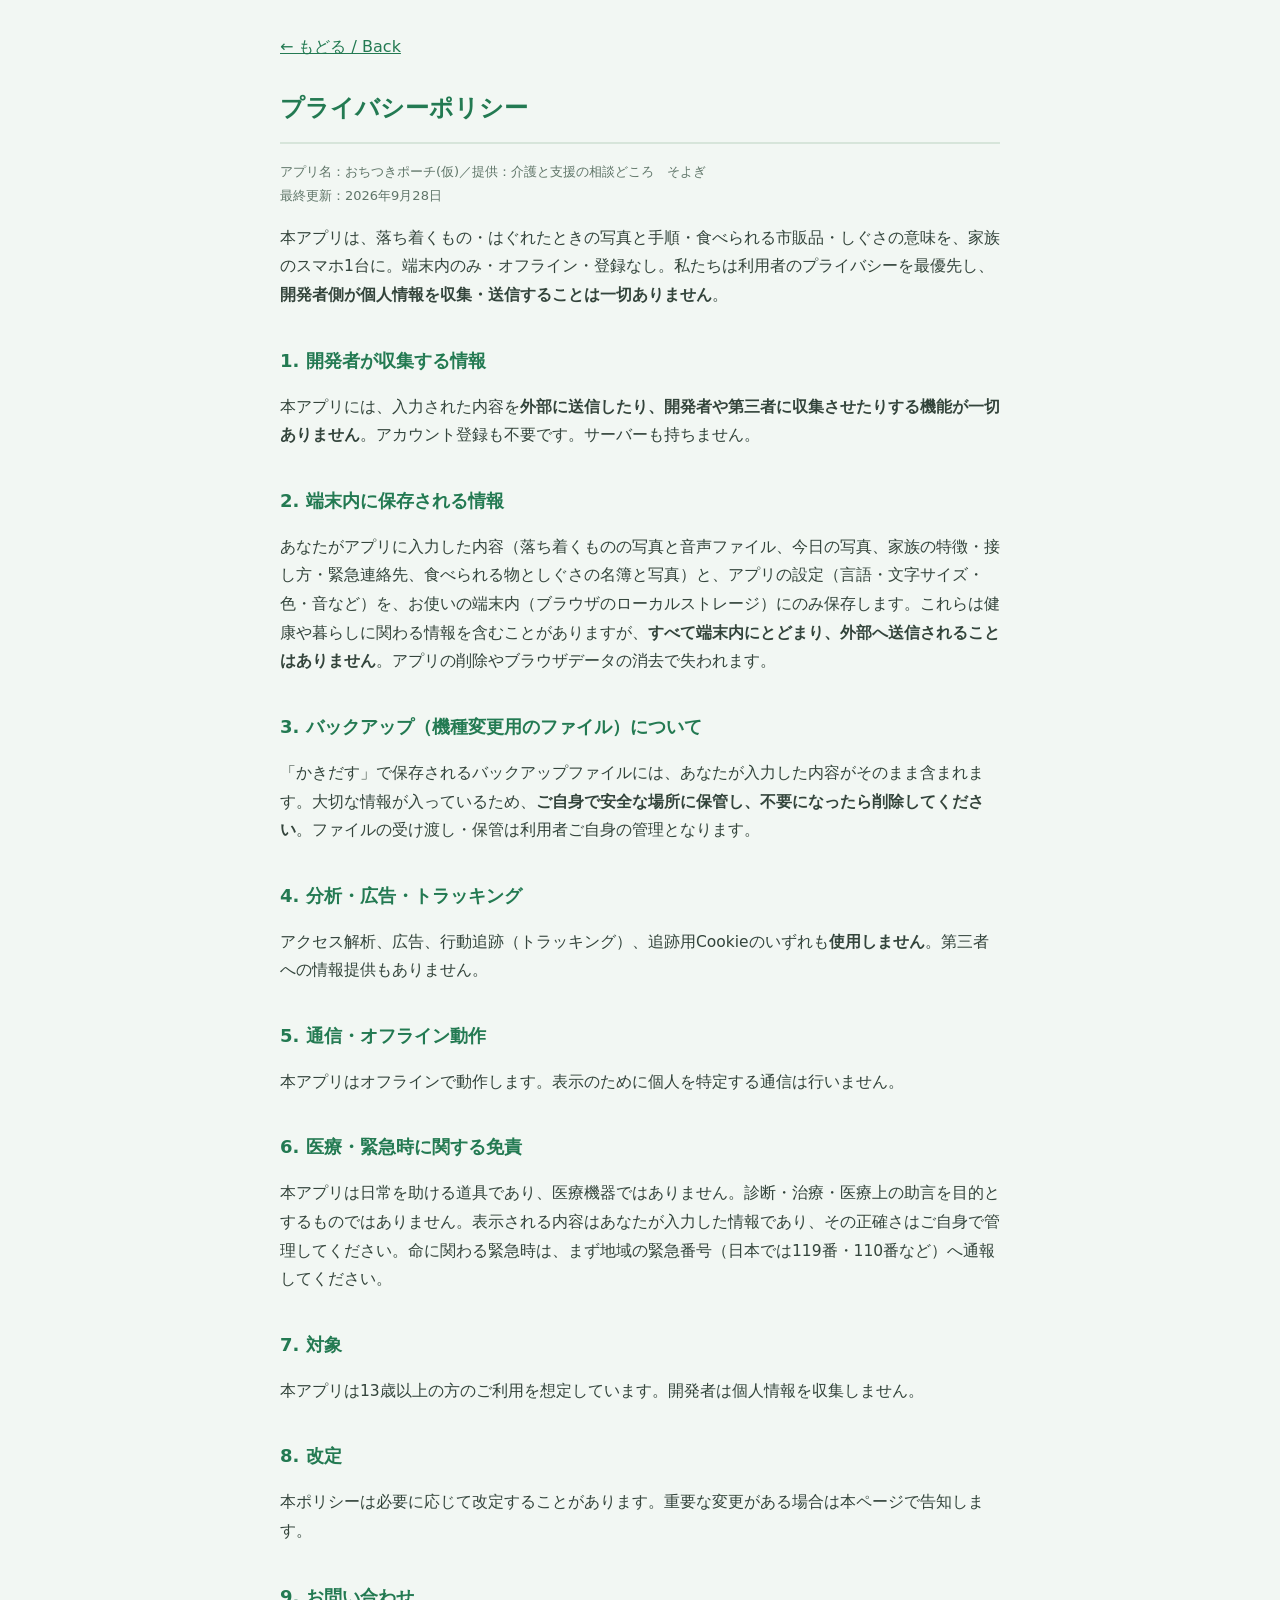
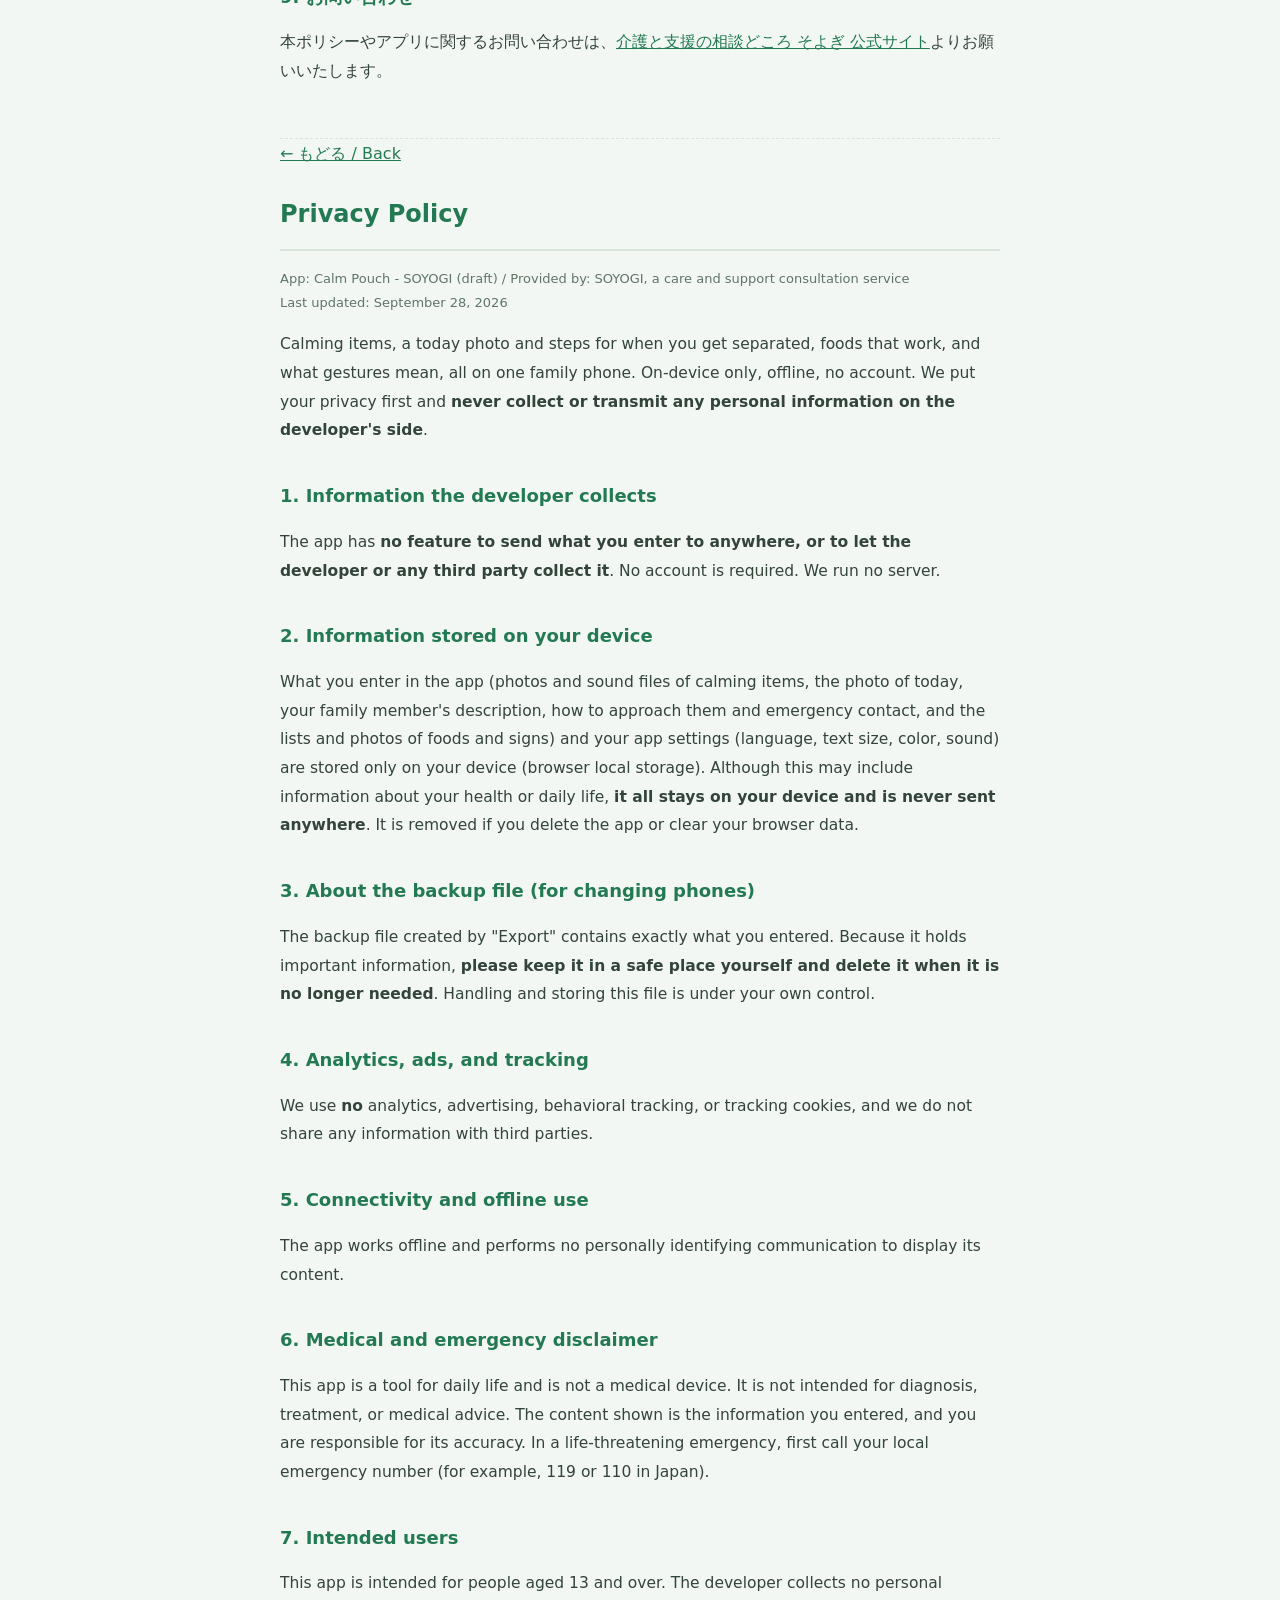
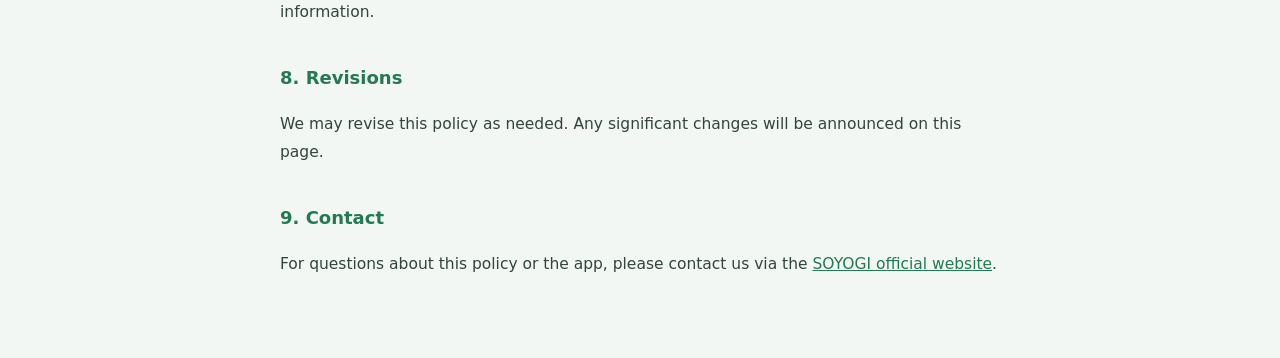
==== privacy.html @ 1a1b06c5 "web v0.3.1: 本体から同期 Co-Authored-By: Claude Opus 5.5 <noreply@anthropic.com>" ====
<!DOCTYPE html>
<html lang="ja">
<head>
<meta charset="UTF-8">
<meta name="viewport" content="width=device-width, initial-scale=1.0">
<meta name="theme-color" content="#2b8fb5">
<title>プライバシーポリシー｜おちつきポーチ(仮)</title>
<style>
  :root{ --brand:#237a52; --ink:#33443b; --soft:#5f7568; --line:#d7e5da; --bg:#f2f7f3; }
  *{box-sizing:border-box;}
  body{ margin:0; background:var(--bg); color:var(--ink); font-family:"Hiragino Kaku Gothic ProN","Yu Gothic UI","Noto Sans JP","Segoe UI",system-ui,sans-serif; line-height:1.85; }
  main{ max-width:760px; margin:0 auto; padding:32px 20px 64px; }
  h1{ font-size:24px; color:var(--brand); border-bottom:2px solid var(--line); padding-bottom:12px; }
  h2{ font-size:18px; color:var(--brand); margin-top:34px; }
  p,li{ font-size:15.5px; }
  ul{ padding-left:22px; }
  .meta{ color:var(--soft); font-size:13px; }
  .back{ display:inline-block; margin-bottom:8px; color:var(--brand); }
  .lang-sep{ margin:52px 0 0; border:0; border-top:1px dashed var(--line); }
  a{ color:var(--brand); }
</style>
</head>
<body>
<main>
  <a class="back" href="./">← もどる / Back</a>
  <h1>プライバシーポリシー</h1>
  <p class="meta">アプリ名：おちつきポーチ(仮)／提供：介護と支援の相談どころ　そよぎ<br>最終更新：2026年9月28日</p>

  <p>本アプリは、落ち着くもの・はぐれたときの写真と手順・食べられる市販品・しぐさの意味を、家族のスマホ1台に。端末内のみ・オフライン・登録なし。私たちは利用者のプライバシーを最優先し、<strong>開発者側が個人情報を収集・送信することは一切ありません</strong>。</p>

  <h2>1. 開発者が収集する情報</h2>
  <p>本アプリには、入力された内容を<strong>外部に送信したり、開発者や第三者に収集させたりする機能が一切ありません</strong>。アカウント登録も不要です。サーバーも持ちません。</p>

  <h2>2. 端末内に保存される情報</h2>
  <!-- BUILDER: このアプリが端末内に保存する情報を具体的に書く(例: 登録した手順・写真・記録・設定) -->
  <p>あなたがアプリに入力した内容（落ち着くものの写真と音声ファイル、今日の写真、家族の特徴・接し方・緊急連絡先、食べられる物としぐさの名簿と写真）と、アプリの設定（言語・文字サイズ・色・音など）を、お使いの端末内（ブラウザのローカルストレージ）にのみ保存します。これらは健康や暮らしに関わる情報を含むことがありますが、<strong>すべて端末内にとどまり、外部へ送信されることはありません</strong>。アプリの削除やブラウザデータの消去で失われます。</p>

  <h2>3. バックアップ（機種変更用のファイル）について</h2>
  <p>「かきだす」で保存されるバックアップファイルには、あなたが入力した内容がそのまま含まれます。大切な情報が入っているため、<strong>ご自身で安全な場所に保管し、不要になったら削除してください</strong>。ファイルの受け渡し・保管は利用者ご自身の管理となります。</p>

  <h2>4. 分析・広告・トラッキング</h2>
  <p>アクセス解析、広告、行動追跡（トラッキング）、追跡用Cookieのいずれも<strong>使用しません</strong>。第三者への情報提供もありません。</p>

  <h2>5. 通信・オフライン動作</h2>
  <p>本アプリはオフラインで動作します。表示のために個人を特定する通信は行いません。</p>

  <h2>6. 医療・緊急時に関する免責</h2>
  <p>本アプリは日常を助ける道具であり、医療機器ではありません。診断・治療・医療上の助言を目的とするものではありません。表示される内容はあなたが入力した情報であり、その正確さはご自身で管理してください。命に関わる緊急時は、まず地域の緊急番号（日本では119番・110番など）へ通報してください。</p>

  <h2>7. 対象</h2>
  <p>本アプリは13歳以上の方のご利用を想定しています。開発者は個人情報を収集しません。</p>

  <h2>8. 改定</h2>
  <p>本ポリシーは必要に応じて改定することがあります。重要な変更がある場合は本ページで告知します。</p>

  <h2>9. お問い合わせ</h2>
  <p>本ポリシーやアプリに関するお問い合わせは、<a href="https://soudansoyogi.com/" target="_blank" rel="noopener noreferrer">介護と支援の相談どころ そよぎ 公式サイト</a>よりお願いいたします。</p>

  <hr class="lang-sep">

  <a class="back" href="./">← もどる / Back</a>
  <h1>Privacy Policy</h1>
  <p class="meta">App: Calm Pouch - SOYOGI (draft) / Provided by: SOYOGI, a care and support consultation service<br>Last updated: September 28, 2026</p>

  <p>Calming items, a today photo and steps for when you get separated, foods that work, and what gestures mean, all on one family phone. On-device only, offline, no account. We put your privacy first and <strong>never collect or transmit any personal information on the developer's side</strong>.</p>

  <h2>1. Information the developer collects</h2>
  <p>The app has <strong>no feature to send what you enter to anywhere, or to let the developer or any third party collect it</strong>. No account is required. We run no server.</p>

  <h2>2. Information stored on your device</h2>
  <!-- BUILDER: list concretely what this app stores on the device -->
  <p>What you enter in the app (photos and sound files of calming items, the photo of today, your family member's description, how to approach them and emergency contact, and the lists and photos of foods and signs) and your app settings (language, text size, color, sound) are stored only on your device (browser local storage). Although this may include information about your health or daily life, <strong>it all stays on your device and is never sent anywhere</strong>. It is removed if you delete the app or clear your browser data.</p>

  <h2>3. About the backup file (for changing phones)</h2>
  <p>The backup file created by "Export" contains exactly what you entered. Because it holds important information, <strong>please keep it in a safe place yourself and delete it when it is no longer needed</strong>. Handling and storing this file is under your own control.</p>

  <h2>4. Analytics, ads, and tracking</h2>
  <p>We use <strong>no</strong> analytics, advertising, behavioral tracking, or tracking cookies, and we do not share any information with third parties.</p>

  <h2>5. Connectivity and offline use</h2>
  <p>The app works offline and performs no personally identifying communication to display its content.</p>

  <h2>6. Medical and emergency disclaimer</h2>
  <p>This app is a tool for daily life and is not a medical device. It is not intended for diagnosis, treatment, or medical advice. The content shown is the information you entered, and you are responsible for its accuracy. In a life-threatening emergency, first call your local emergency number (for example, 119 or 110 in Japan).</p>

  <h2>7. Intended users</h2>
  <p>This app is intended for people aged 13 and over. The developer collects no personal information.</p>

  <h2>8. Revisions</h2>
  <p>We may revise this policy as needed. Any significant changes will be announced on this page.</p>

  <h2>9. Contact</h2>
  <p>For questions about this policy or the app, please contact us via the <a href="https://soudansoyogi.com/" target="_blank" rel="noopener noreferrer">SOYOGI official website</a>.</p>
</main>
</body>
</html>
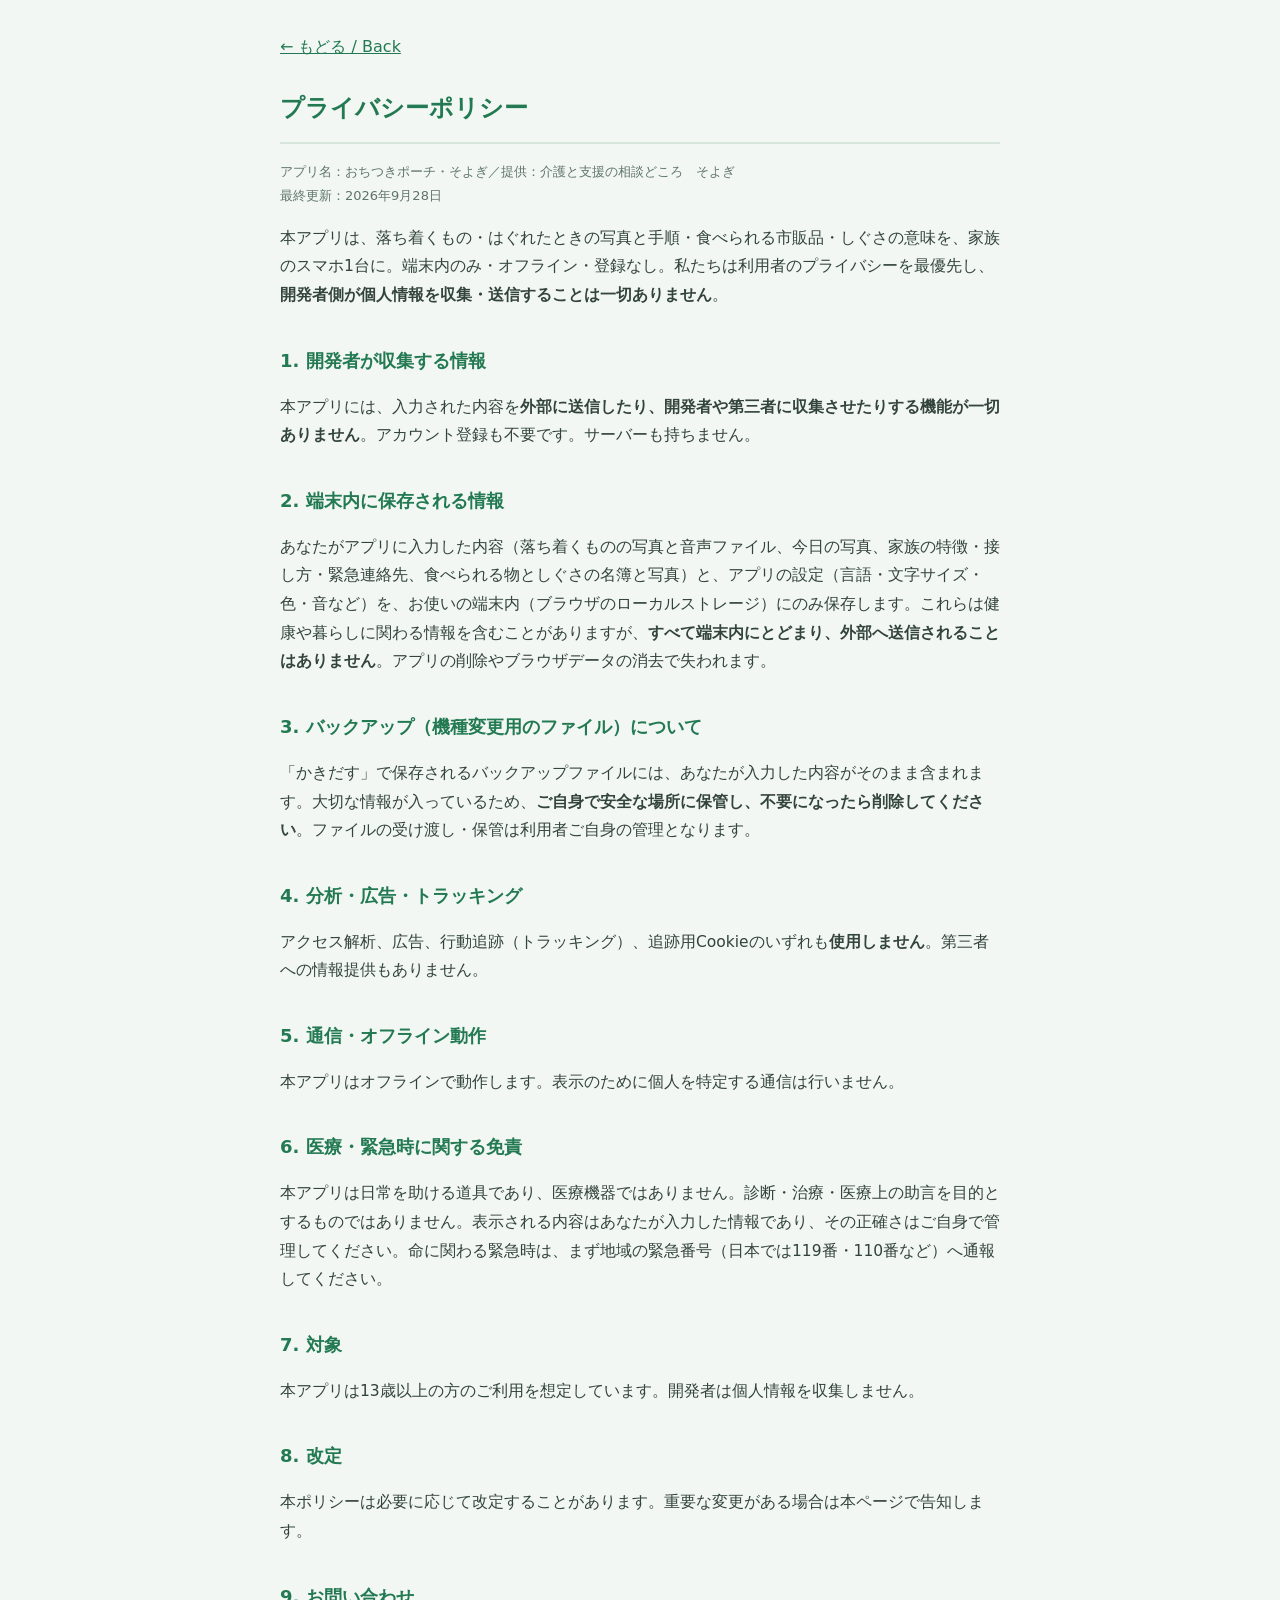
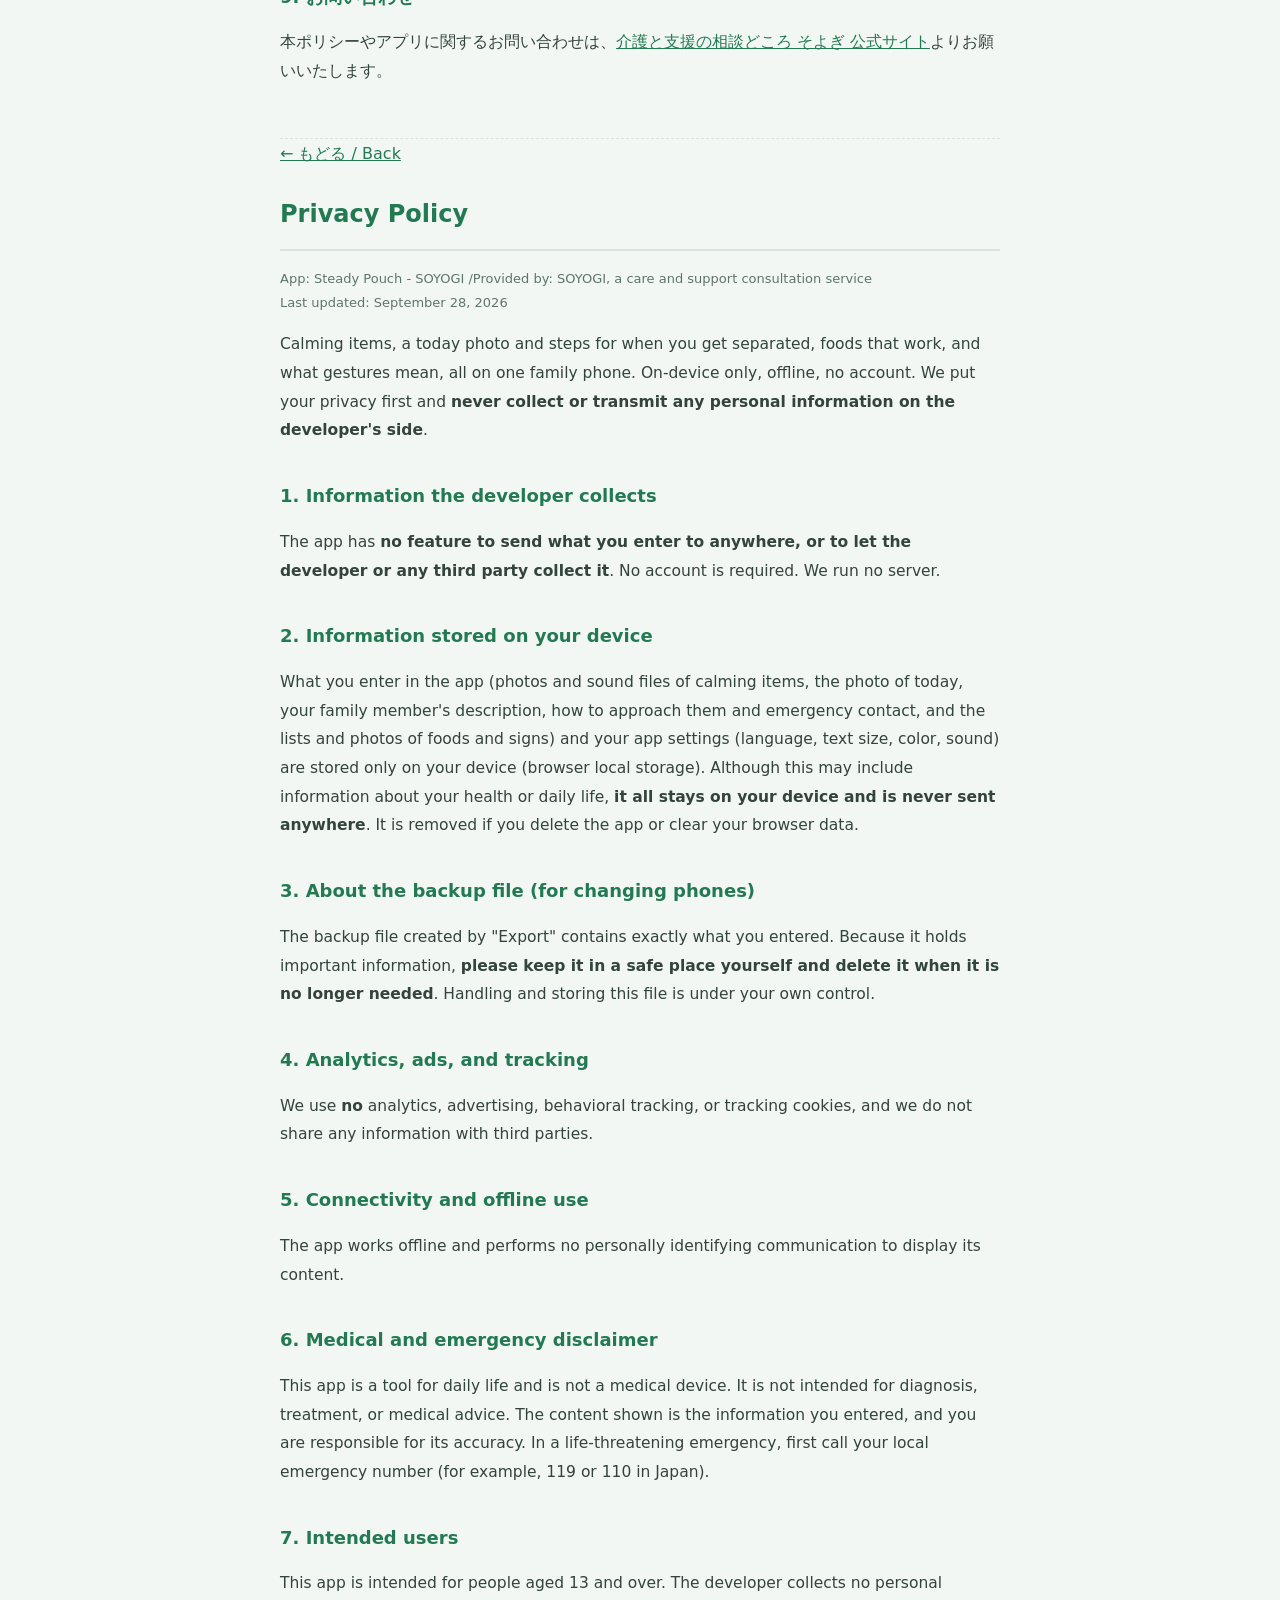
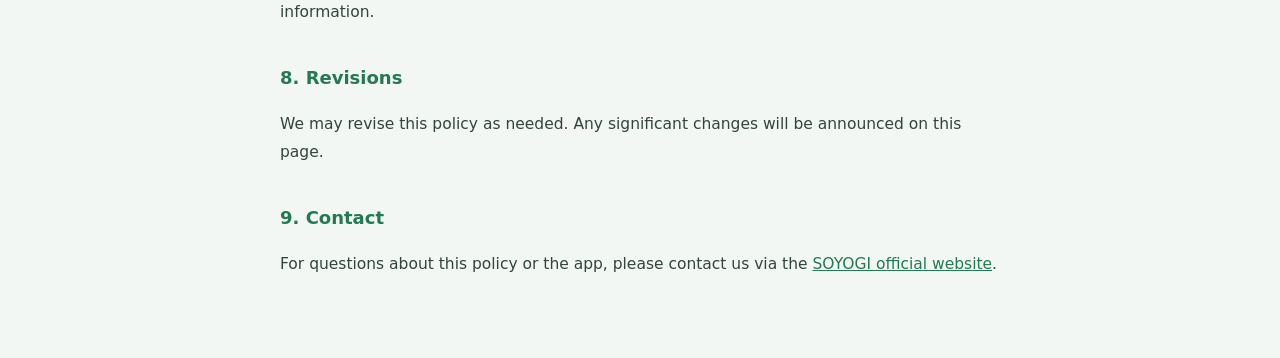
==== commit 23163d28: "web v0.4.0: 本体から同期 Co-Authored-By: Claude Opus 5.5 <noreply@anthropic.com>" ====
--- a/privacy.html
+++ b/privacy.html
@@ -4,7 +4,7 @@
 <meta charset="UTF-8">
 <meta name="viewport" content="width=device-width, initial-scale=1.0">
 <meta name="theme-color" content="#2b8fb5">
-<title>プライバシーポリシー｜おちつきポーチ(仮)</title>
+<title>プライバシーポリシー｜おちつきポーチ・そよぎ</title>
 <style>
   :root{ --brand:#237a52; --ink:#33443b; --soft:#5f7568; --line:#d7e5da; --bg:#f2f7f3; }
   *{box-sizing:border-box;}
@@ -24,7 +24,7 @@
 <main>
   <a class="back" href="./">← もどる / Back</a>
   <h1>プライバシーポリシー</h1>
-  <p class="meta">アプリ名：おちつきポーチ(仮)／提供：介護と支援の相談どころ　そよぎ<br>最終更新：2026年9月28日</p>
+  <p class="meta">アプリ名：おちつきポーチ・そよぎ／提供：介護と支援の相談どころ　そよぎ<br>最終更新：2026年9月28日</p>
 
   <p>本アプリは、落ち着くもの・はぐれたときの写真と手順・食べられる市販品・しぐさの意味を、家族のスマホ1台に。端末内のみ・オフライン・登録なし。私たちは利用者のプライバシーを最優先し、<strong>開発者側が個人情報を収集・送信することは一切ありません</strong>。</p>
 
@@ -60,7 +60,7 @@
 
   <a class="back" href="./">← もどる / Back</a>
   <h1>Privacy Policy</h1>
-  <p class="meta">App: Calm Pouch - SOYOGI (draft) / Provided by: SOYOGI, a care and support consultation service<br>Last updated: September 28, 2026</p>
+  <p class="meta">App: Steady Pouch - SOYOGI /Provided by: SOYOGI, a care and support consultation service<br>Last updated: September 28, 2026</p>
 
   <p>Calming items, a today photo and steps for when you get separated, foods that work, and what gestures mean, all on one family phone. On-device only, offline, no account. We put your privacy first and <strong>never collect or transmit any personal information on the developer's side</strong>.</p>
 
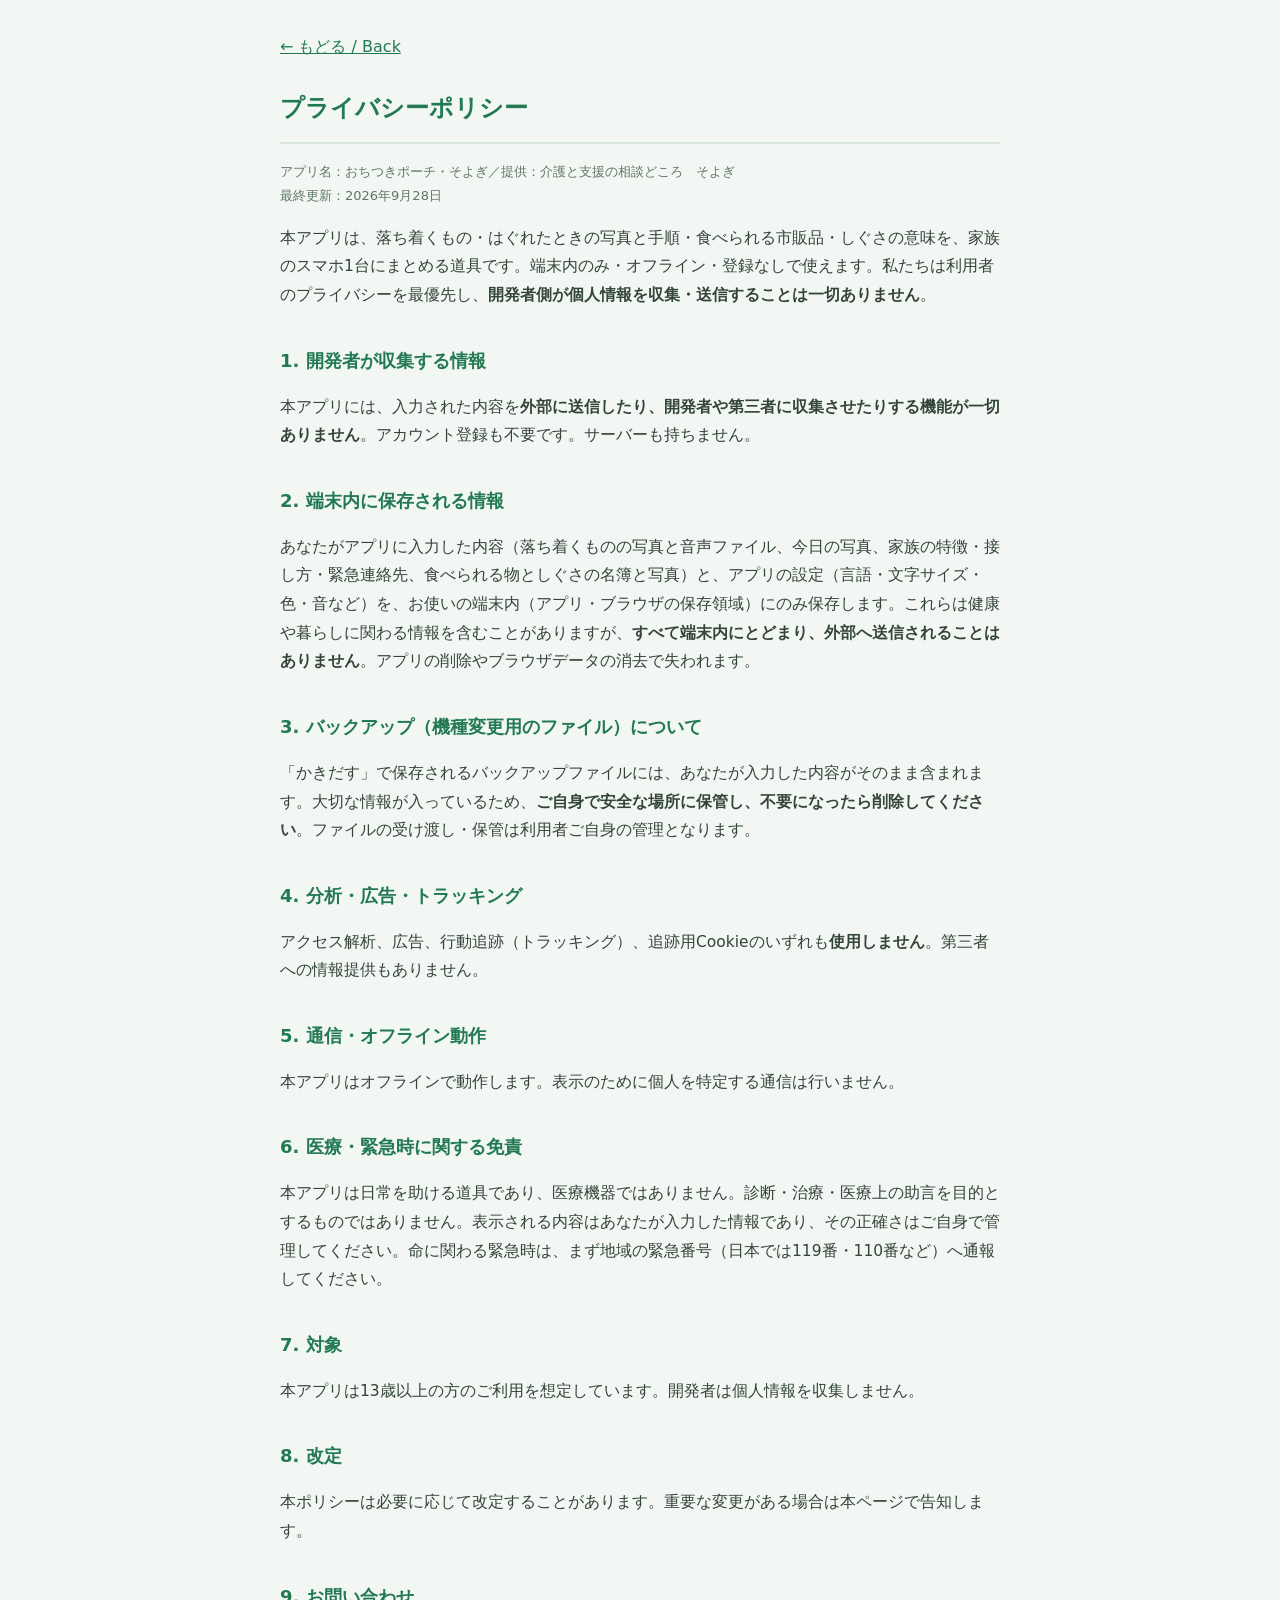
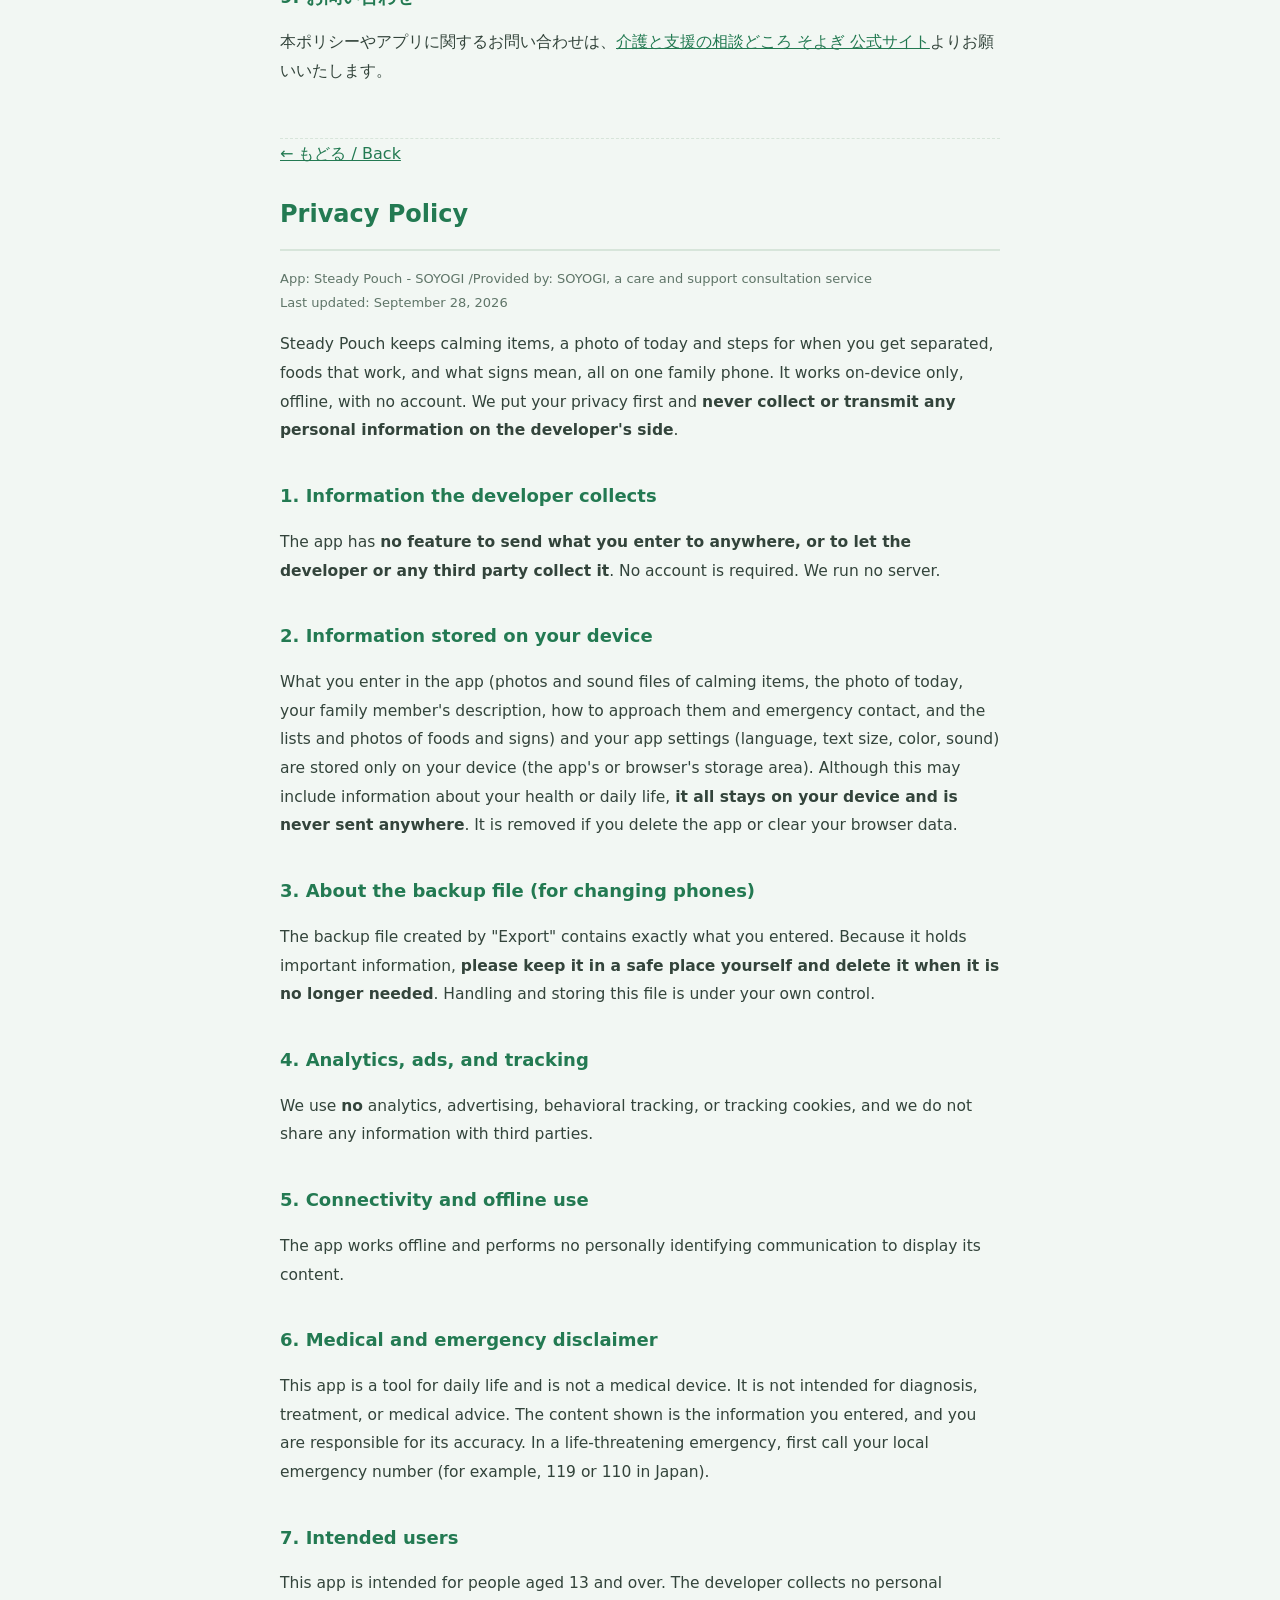
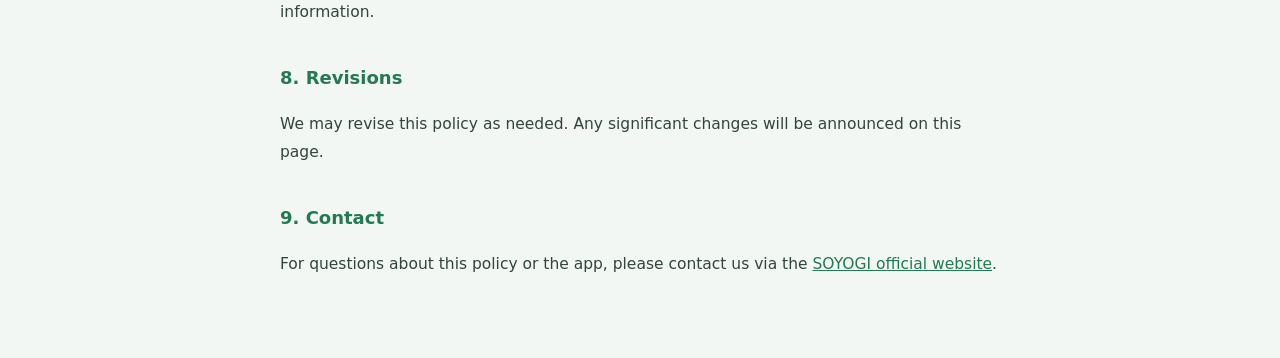
==== commit b062f9d5: "web v0.4.1: 本体から同期 Co-Authored-By: Claude Opus 5.5 <noreply@anthropic.com>" ====
--- a/privacy.html
+++ b/privacy.html
@@ -26,14 +26,14 @@
   <h1>プライバシーポリシー</h1>
   <p class="meta">アプリ名：おちつきポーチ・そよぎ／提供：介護と支援の相談どころ　そよぎ<br>最終更新：2026年9月28日</p>
 
-  <p>本アプリは、落ち着くもの・はぐれたときの写真と手順・食べられる市販品・しぐさの意味を、家族のスマホ1台に。端末内のみ・オフライン・登録なし。私たちは利用者のプライバシーを最優先し、<strong>開発者側が個人情報を収集・送信することは一切ありません</strong>。</p>
+  <p>本アプリは、落ち着くもの・はぐれたときの写真と手順・食べられる市販品・しぐさの意味を、家族のスマホ1台にまとめる道具です。端末内のみ・オフライン・登録なしで使えます。私たちは利用者のプライバシーを最優先し、<strong>開発者側が個人情報を収集・送信することは一切ありません</strong>。</p>
 
   <h2>1. 開発者が収集する情報</h2>
   <p>本アプリには、入力された内容を<strong>外部に送信したり、開発者や第三者に収集させたりする機能が一切ありません</strong>。アカウント登録も不要です。サーバーも持ちません。</p>
 
   <h2>2. 端末内に保存される情報</h2>
   <!-- BUILDER: このアプリが端末内に保存する情報を具体的に書く(例: 登録した手順・写真・記録・設定) -->
-  <p>あなたがアプリに入力した内容（落ち着くものの写真と音声ファイル、今日の写真、家族の特徴・接し方・緊急連絡先、食べられる物としぐさの名簿と写真）と、アプリの設定（言語・文字サイズ・色・音など）を、お使いの端末内（ブラウザのローカルストレージ）にのみ保存します。これらは健康や暮らしに関わる情報を含むことがありますが、<strong>すべて端末内にとどまり、外部へ送信されることはありません</strong>。アプリの削除やブラウザデータの消去で失われます。</p>
+  <p>あなたがアプリに入力した内容（落ち着くものの写真と音声ファイル、今日の写真、家族の特徴・接し方・緊急連絡先、食べられる物としぐさの名簿と写真）と、アプリの設定（言語・文字サイズ・色・音など）を、お使いの端末内（アプリ・ブラウザの保存領域）にのみ保存します。これらは健康や暮らしに関わる情報を含むことがありますが、<strong>すべて端末内にとどまり、外部へ送信されることはありません</strong>。アプリの削除やブラウザデータの消去で失われます。</p>
 
   <h2>3. バックアップ（機種変更用のファイル）について</h2>
   <p>「かきだす」で保存されるバックアップファイルには、あなたが入力した内容がそのまま含まれます。大切な情報が入っているため、<strong>ご自身で安全な場所に保管し、不要になったら削除してください</strong>。ファイルの受け渡し・保管は利用者ご自身の管理となります。</p>
@@ -62,14 +62,14 @@
   <h1>Privacy Policy</h1>
   <p class="meta">App: Steady Pouch - SOYOGI /Provided by: SOYOGI, a care and support consultation service<br>Last updated: September 28, 2026</p>
 
-  <p>Calming items, a today photo and steps for when you get separated, foods that work, and what gestures mean, all on one family phone. On-device only, offline, no account. We put your privacy first and <strong>never collect or transmit any personal information on the developer's side</strong>.</p>
+  <p>Steady Pouch keeps calming items, a photo of today and steps for when you get separated, foods that work, and what signs mean, all on one family phone. It works on-device only, offline, with no account. We put your privacy first and <strong>never collect or transmit any personal information on the developer's side</strong>.</p>
 
   <h2>1. Information the developer collects</h2>
   <p>The app has <strong>no feature to send what you enter to anywhere, or to let the developer or any third party collect it</strong>. No account is required. We run no server.</p>
 
   <h2>2. Information stored on your device</h2>
   <!-- BUILDER: list concretely what this app stores on the device -->
-  <p>What you enter in the app (photos and sound files of calming items, the photo of today, your family member's description, how to approach them and emergency contact, and the lists and photos of foods and signs) and your app settings (language, text size, color, sound) are stored only on your device (browser local storage). Although this may include information about your health or daily life, <strong>it all stays on your device and is never sent anywhere</strong>. It is removed if you delete the app or clear your browser data.</p>
+  <p>What you enter in the app (photos and sound files of calming items, the photo of today, your family member's description, how to approach them and emergency contact, and the lists and photos of foods and signs) and your app settings (language, text size, color, sound) are stored only on your device (the app's or browser's storage area). Although this may include information about your health or daily life, <strong>it all stays on your device and is never sent anywhere</strong>. It is removed if you delete the app or clear your browser data.</p>
 
   <h2>3. About the backup file (for changing phones)</h2>
   <p>The backup file created by "Export" contains exactly what you entered. Because it holds important information, <strong>please keep it in a safe place yourself and delete it when it is no longer needed</strong>. Handling and storing this file is under your own control.</p>
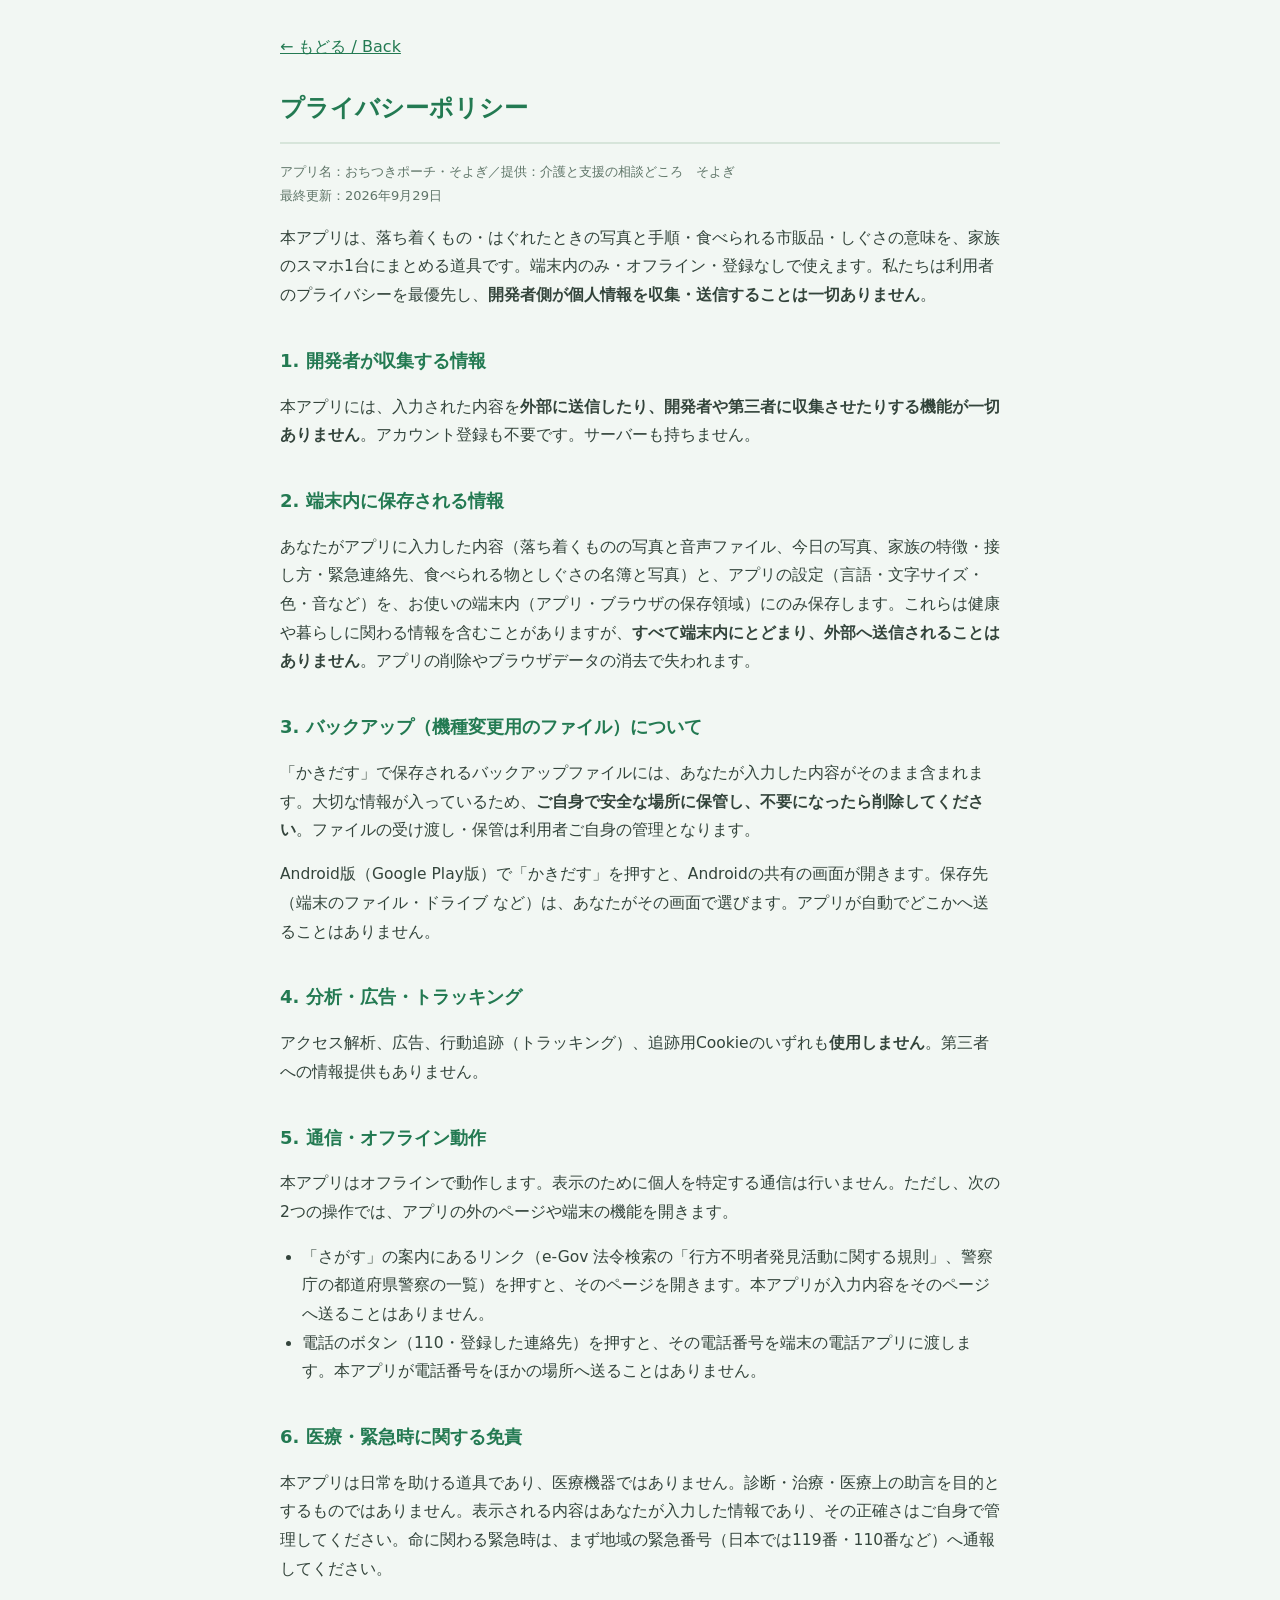
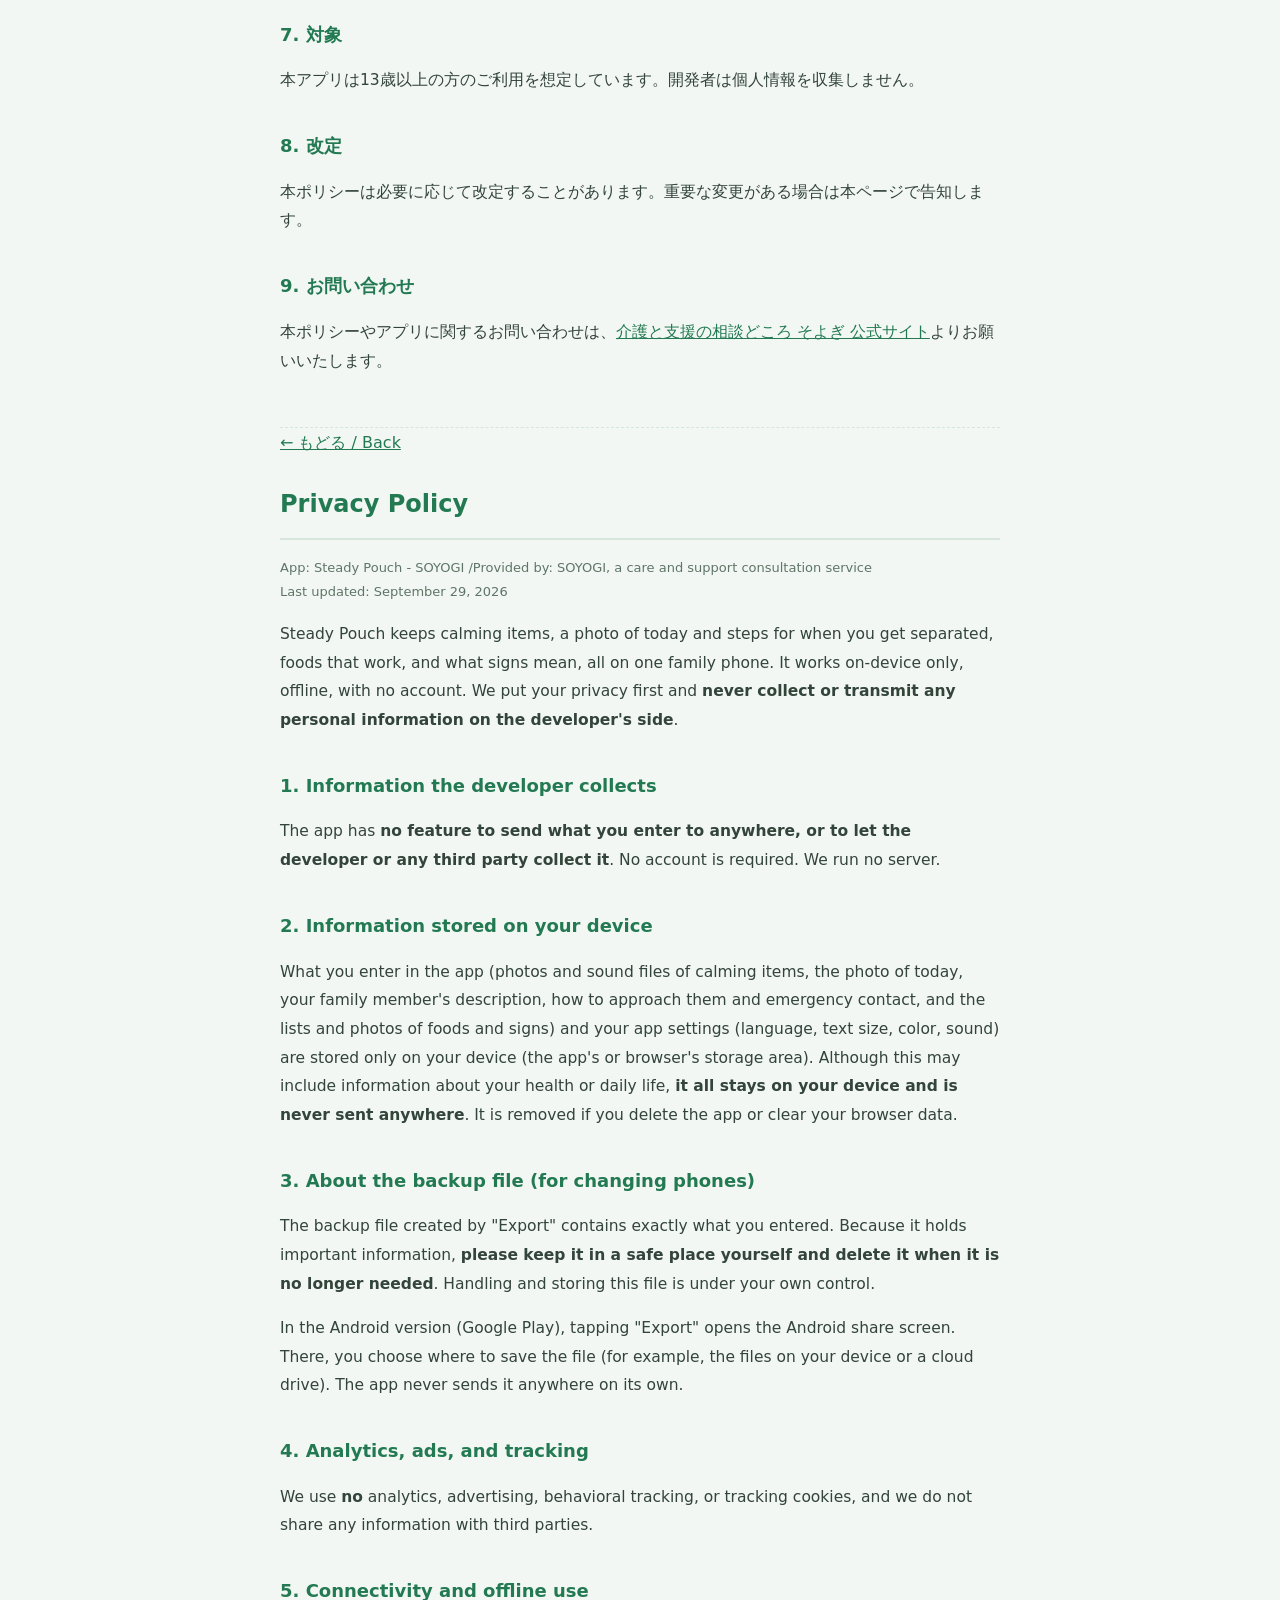
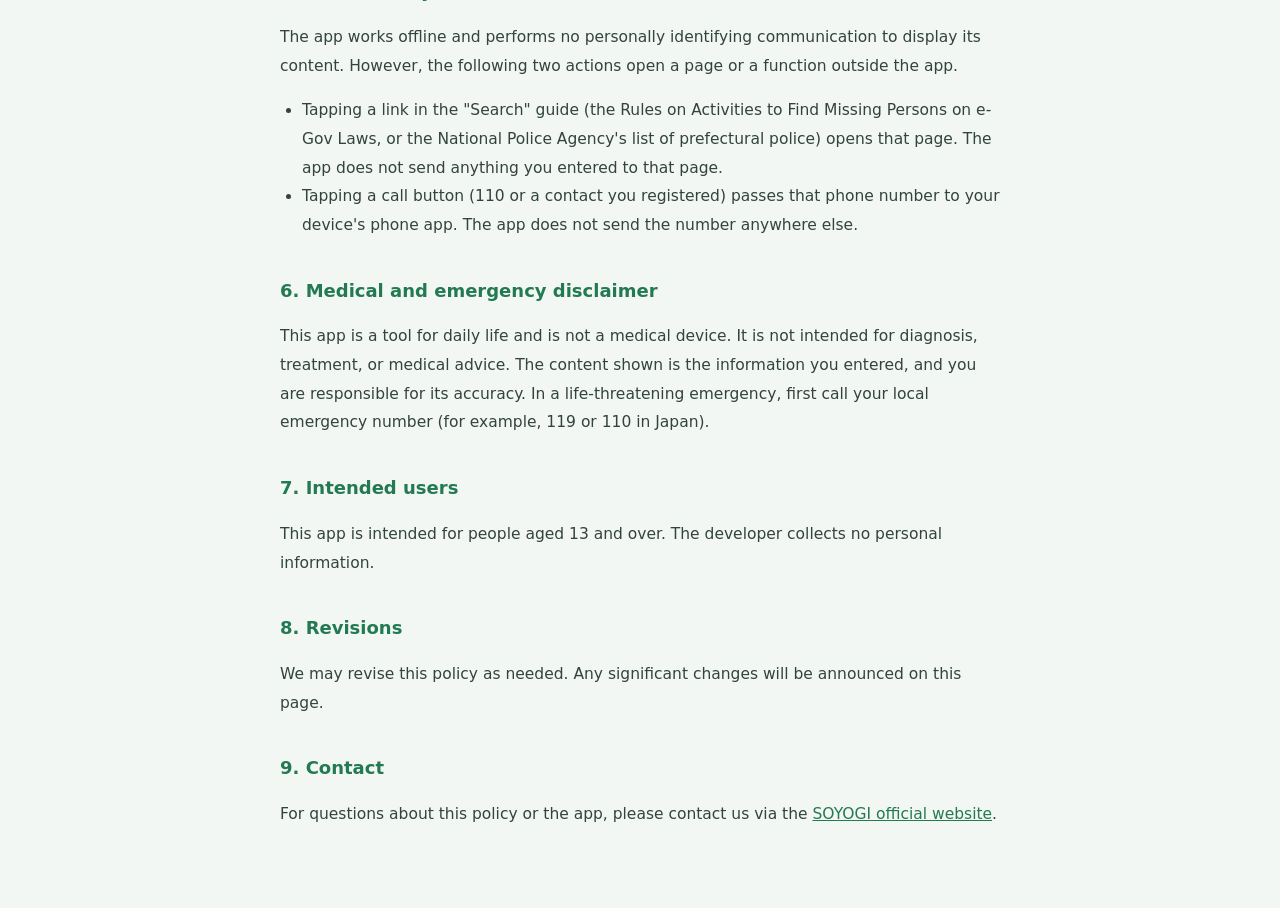
==== commit 4c7ed3d0: "web v0.4.3: 本体から同期 Co-Authored-By: Claude Opus 5.5 <noreply@anthropic.com>" ====
--- a/privacy.html
+++ b/privacy.html
@@ -24,7 +24,7 @@
 <main>
   <a class="back" href="./">← もどる / Back</a>
   <h1>プライバシーポリシー</h1>
-  <p class="meta">アプリ名：おちつきポーチ・そよぎ／提供：介護と支援の相談どころ　そよぎ<br>最終更新：2026年9月28日</p>
+  <p class="meta">アプリ名：おちつきポーチ・そよぎ／提供：介護と支援の相談どころ　そよぎ<br>最終更新：2026年9月29日</p>
 
   <p>本アプリは、落ち着くもの・はぐれたときの写真と手順・食べられる市販品・しぐさの意味を、家族のスマホ1台にまとめる道具です。端末内のみ・オフライン・登録なしで使えます。私たちは利用者のプライバシーを最優先し、<strong>開発者側が個人情報を収集・送信することは一切ありません</strong>。</p>
 
@@ -37,12 +37,17 @@
 
   <h2>3. バックアップ（機種変更用のファイル）について</h2>
   <p>「かきだす」で保存されるバックアップファイルには、あなたが入力した内容がそのまま含まれます。大切な情報が入っているため、<strong>ご自身で安全な場所に保管し、不要になったら削除してください</strong>。ファイルの受け渡し・保管は利用者ご自身の管理となります。</p>
+  <p>Android版（Google Play版）で「かきだす」を押すと、Androidの共有の画面が開きます。保存先（端末のファイル・ドライブ など）は、あなたがその画面で選びます。アプリが自動でどこかへ送ることはありません。</p>
 
   <h2>4. 分析・広告・トラッキング</h2>
   <p>アクセス解析、広告、行動追跡（トラッキング）、追跡用Cookieのいずれも<strong>使用しません</strong>。第三者への情報提供もありません。</p>
 
   <h2>5. 通信・オフライン動作</h2>
-  <p>本アプリはオフラインで動作します。表示のために個人を特定する通信は行いません。</p>
+  <p>本アプリはオフラインで動作します。表示のために個人を特定する通信は行いません。ただし、次の2つの操作では、アプリの外のページや端末の機能を開きます。</p>
+  <ul>
+    <li>「さがす」の案内にあるリンク（e-Gov 法令検索の「行方不明者発見活動に関する規則」、警察庁の都道府県警察の一覧）を押すと、そのページを開きます。本アプリが入力内容をそのページへ送ることはありません。</li>
+    <li>電話のボタン（110・登録した連絡先）を押すと、その電話番号を端末の電話アプリに渡します。本アプリが電話番号をほかの場所へ送ることはありません。</li>
+  </ul>
 
   <h2>6. 医療・緊急時に関する免責</h2>
   <p>本アプリは日常を助ける道具であり、医療機器ではありません。診断・治療・医療上の助言を目的とするものではありません。表示される内容はあなたが入力した情報であり、その正確さはご自身で管理してください。命に関わる緊急時は、まず地域の緊急番号（日本では119番・110番など）へ通報してください。</p>
@@ -60,7 +65,7 @@
 
   <a class="back" href="./">← もどる / Back</a>
   <h1>Privacy Policy</h1>
-  <p class="meta">App: Steady Pouch - SOYOGI /Provided by: SOYOGI, a care and support consultation service<br>Last updated: September 28, 2026</p>
+  <p class="meta">App: Steady Pouch - SOYOGI /Provided by: SOYOGI, a care and support consultation service<br>Last updated: September 29, 2026</p>
 
   <p>Steady Pouch keeps calming items, a photo of today and steps for when you get separated, foods that work, and what signs mean, all on one family phone. It works on-device only, offline, with no account. We put your privacy first and <strong>never collect or transmit any personal information on the developer's side</strong>.</p>
 
@@ -73,12 +78,17 @@
 
   <h2>3. About the backup file (for changing phones)</h2>
   <p>The backup file created by "Export" contains exactly what you entered. Because it holds important information, <strong>please keep it in a safe place yourself and delete it when it is no longer needed</strong>. Handling and storing this file is under your own control.</p>
+  <p>In the Android version (Google Play), tapping "Export" opens the Android share screen. There, you choose where to save the file (for example, the files on your device or a cloud drive). The app never sends it anywhere on its own.</p>
 
   <h2>4. Analytics, ads, and tracking</h2>
   <p>We use <strong>no</strong> analytics, advertising, behavioral tracking, or tracking cookies, and we do not share any information with third parties.</p>
 
   <h2>5. Connectivity and offline use</h2>
-  <p>The app works offline and performs no personally identifying communication to display its content.</p>
+  <p>The app works offline and performs no personally identifying communication to display its content. However, the following two actions open a page or a function outside the app.</p>
+  <ul>
+    <li>Tapping a link in the "Search" guide (the Rules on Activities to Find Missing Persons on e-Gov Laws, or the National Police Agency's list of prefectural police) opens that page. The app does not send anything you entered to that page.</li>
+    <li>Tapping a call button (110 or a contact you registered) passes that phone number to your device's phone app. The app does not send the number anywhere else.</li>
+  </ul>
 
   <h2>6. Medical and emergency disclaimer</h2>
   <p>This app is a tool for daily life and is not a medical device. It is not intended for diagnosis, treatment, or medical advice. The content shown is the information you entered, and you are responsible for its accuracy. In a life-threatening emergency, first call your local emergency number (for example, 119 or 110 in Japan).</p>
